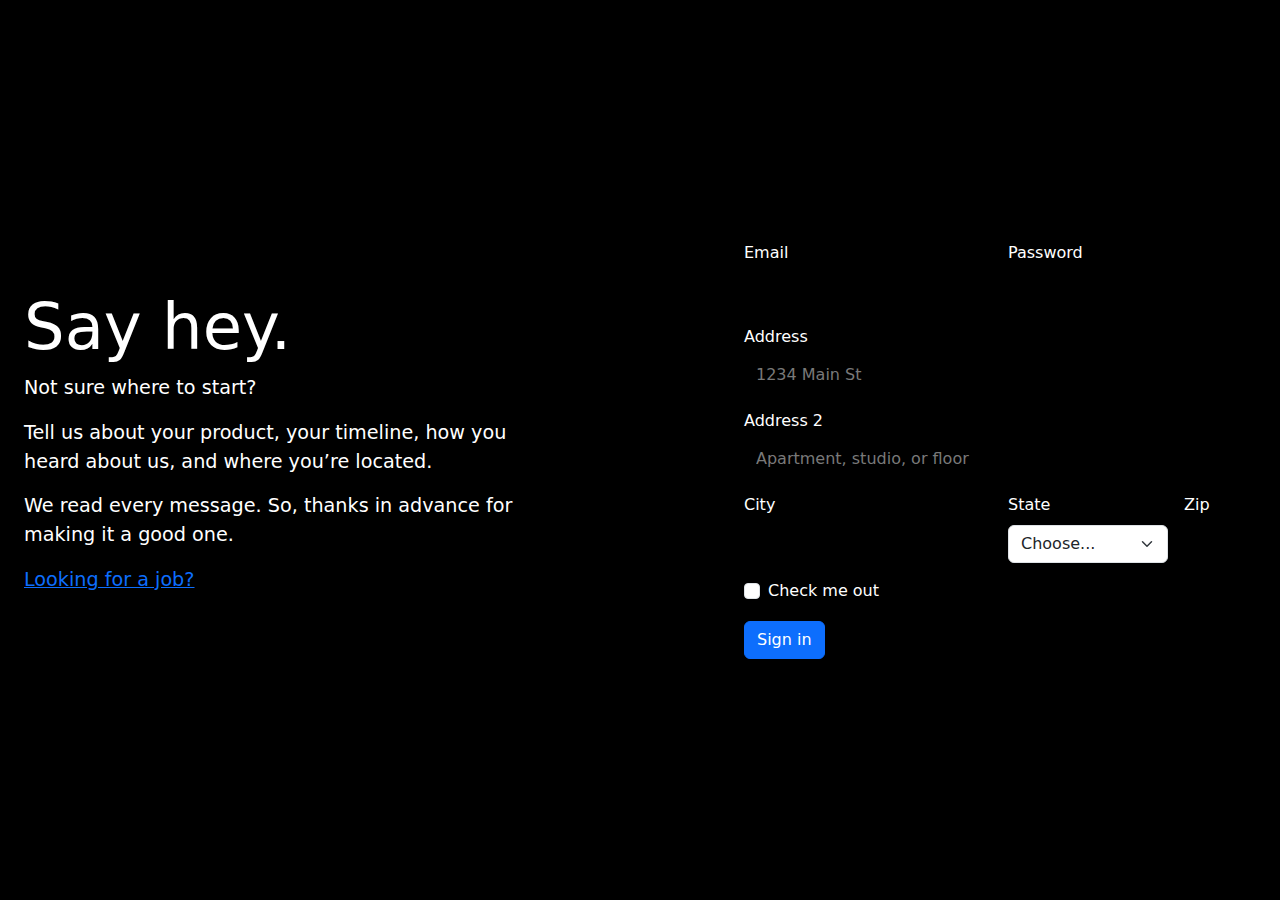
==== contact.html @ 1f73052f "animations and transitions on the home page" ====
<!DOCTYPE html>
<html lang="en">

<head>
    <meta charset="UTF-8">
    <meta name="viewport" content="width=device-width, initial-scale=1.0">
    <link rel="stylesheet" href="./src/css/styles.css">
    <link rel="stylesheet" href="./src/css/contact.css">
    <link href="https://cdn.jsdelivr.net/npm/bootstrap@5.3.3/dist/css/bootstrap.min.css" rel="stylesheet"
    integrity="sha384-QWTKZyjpPEjISv5WaRU9OFeRpok6YctnYmDr5pNlyT2bRjXh0JMhjY6hW+ALEwIH" crossorigin="anonymous">
    <title>Contant</title>
</head>

<body>
    <div class="menu">
        <header>

        </header>

        <div class="subContainer">
            <div class="section1">
                <h1>Say hey.</h1>
                <p>Not sure where to start?</p>
                <p>Tell us about your product, your timeline, how you heard about us, and where you’re located.</p>
                <p>We read every message. So, thanks in advance for making it a good one.</p>
                <p><a href="#">Looking for a job?</a></p>
            </div>

            <div class="section2">

                <form class="row g-3 inputs">
                    <div class="col-md-6">
                        <label for="inputEmail4" class="form-label">Email</label>
                        <input type="email" class="form-control" id="inputEmail4">
                    </div>
                    <div class="col-md-6">
                        <label for="inputPassword4" class="form-label">Password</label>
                        <input type="password" class="form-control" id="inputPassword4">
                    </div>
                    <div class="col-12">
                        <label for="inputAddress" class="form-label">Address</label>
                        <input type="text" class="form-control" id="inputAddress" placeholder="1234 Main St">
                    </div>
                    <div class="col-12">
                        <label for="inputAddress2" class="form-label">Address 2</label>
                        <input type="text" class="form-control" id="inputAddress2"
                            placeholder="Apartment, studio, or floor">
                    </div>
                    <div class="col-md-6">
                        <label for="inputCity" class="form-label">City</label>
                        <input type="text" class="form-control" id="inputCity">
                    </div>
                    <div class="col-md-4">
                        <label for="inputState" class="form-label">State</label>
                        <select id="inputState" class="form-select">
                            <option selected>Choose...</option>
                            <option>...</option>
                        </select>
                    </div>
                    <div class="col-md-2">
                        <label for="inputZip" class="form-label">Zip</label>
                        <input type="text" class="form-control" id="inputZip">
                    </div>
                    <div class="col-12">
                        <div class="form-check">
                            <input class="form-check-input" type="checkbox" id="gridCheck">
                            <label class="form-check-label" for="gridCheck">
                                Check me out
                            </label>
                        </div>
                    </div>
                    <div class="col-12">
                        <button type="submit" class="btn btn-primary">Sign in</button>
                    </div>
                </form>

            </div>

        </div>
    </div>





    </div>

</body>

</html>
---- src/css/styles.css ----
body {
  background-color: black;
}
* {
  margin: 0;
  padding: 0;
  box-sizing: border-box;

}

input[type="text"],
input[type="email"],
input[type="password"],
textarea {
  border: none;
  outline: none;
  background-color: transparent;
}

a {
  text-decoration: none;
  color: white;
}

li > a {
    text-decoration: none;
    color: white;
}

ul,
ol {
  list-style: none;
  padding: 0;
  margin: 0;
}

ol {
  list-style-type: none;
}

h3,
p,
div {
  margin: 0px;
  padding: 0px;
}
---- src/css/contact.css ----
body {
    background-color: black;
    color: white !important;
}


.subContainer {
    align-items: center;
    display: flex;
    flex-direction: row;
    width: 100%;
    height: 100vh;
    justify-content: space-around;
    background: black;
    gap: 10rem;
}

.section1 {
    width: 40%;
}

.section1>h1 {
    font-size: 4rem;
}

.section1>p {
    font-size: 1.2rem;
}

.section2 {
    width: 40%;
}

.section2_rows {
    display: flex;
    flex-direction: row;
    gap: 1.5rem;
}

.inputs>div>input {
    background-color: transparent;
    color: rgb(121, 121, 121);
}

.inputs>div>input::placeholder {
    color: rgb(121, 121, 121);
}

.inputs>div>input:hover {
    background-color: transparent !important;
}

.inputs>div>input:focus {
    background-color: transparent !important;
    color: rgb(121, 121, 121);
    
}
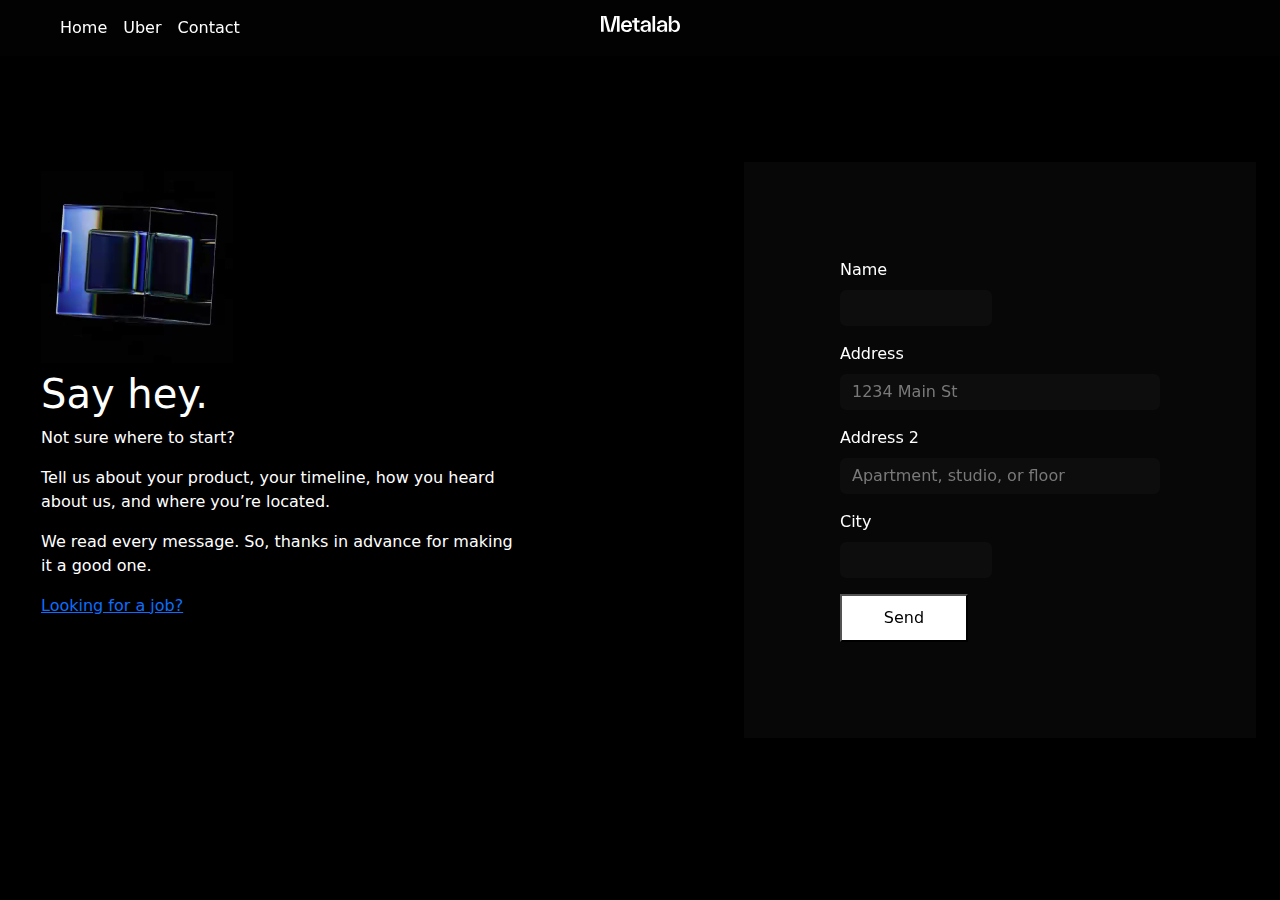
==== commit 78dbf896: "the navbar was corrected" ====
--- a/contact.html
+++ b/contact.html
@@ -7,35 +7,66 @@
     <link rel="stylesheet" href="./src/css/styles.css">
     <link rel="stylesheet" href="./src/css/contact.css">
     <link href="https://cdn.jsdelivr.net/npm/bootstrap@5.3.3/dist/css/bootstrap.min.css" rel="stylesheet"
-    integrity="sha384-QWTKZyjpPEjISv5WaRU9OFeRpok6YctnYmDr5pNlyT2bRjXh0JMhjY6hW+ALEwIH" crossorigin="anonymous">
+        integrity="sha384-QWTKZyjpPEjISv5WaRU9OFeRpok6YctnYmDr5pNlyT2bRjXh0JMhjY6hW+ALEwIH" crossorigin="anonymous">
     <title>Contant</title>
 </head>
 
 <body>
     <div class="menu">
-        <header>
 
+        <!-- Header -->
+        <header class="header">
+            <nav class="navbar navbar-expand-lg">
+                <div class="container-fluid">
+                    <button class="navbar-toggler" type="button" data-bs-toggle="collapse" data-bs-target="#navbarNav"
+                        aria-controls="navbarNav" aria-expanded="false" aria-label="Toggle navigation">
+                        <span class="navbar-toggler-icon"></span>
+                    </button>
+                    <div class="collapse navbar-collapse" id="navbarNav">
+                        <ul class="navbar-nav mynavbar">
+                            <li class="nav-item">
+                                <a class="nav-link active mynavbar" aria-current="page" href="./index.html">Home</a>
+                            </li>
+                            <li class="nav-item">
+                                <a class="nav-link" href="./uber.html">Uber</a>
+                            </li>
+                            <li class="nav-item">
+                                <a class="nav-link" href="./contact.html">Contact</a>
+                            </li>
+                        </ul>
+                    </div>
+                </div>
+            </nav>
+            <nav class="logo2">
+                <a href="./index.html"><img src="./src/public/logo.svg" /></a>
+            </nav>
         </header>
+        <!-- End Header -->
 
+        <!-- Section 1 -->
         <div class="subContainer">
-            <div class="section1">
-                <h1>Say hey.</h1>
-                <p>Not sure where to start?</p>
-                <p>Tell us about your product, your timeline, how you heard about us, and where you’re located.</p>
-                <p>We read every message. So, thanks in advance for making it a good one.</p>
-                <p><a href="#">Looking for a job?</a></p>
-            </div>
+            <section class="section1">
+                <div class="card">
+                    <div class="card-body">
+
+                        <video class="video" loop autoplay muted src="./src/public/preloader.mp4"></video>
+                        <h1>Say hey.</h1>
+                        <p>Not sure where to start?</p>
+                        <p>Tell us about your product, your timeline, how you heard about us, and where you’re located.
+                        </p>
+                        <p>We read every message. So, thanks in advance for making it a good one.</p>
+                        <p><a href="#">Looking for a job?</a></p>
+                    </div>
+                </div>
+            </section>
+            <!-- End Section 1 -->
 
             <div class="section2">
 
                 <form class="row g-3 inputs">
                     <div class="col-md-6">
-                        <label for="inputEmail4" class="form-label">Email</label>
-                        <input type="email" class="form-control" id="inputEmail4">
-                    </div>
-                    <div class="col-md-6">
-                        <label for="inputPassword4" class="form-label">Password</label>
-                        <input type="password" class="form-control" id="inputPassword4">
+                        <label for="inputEmail4" class="form-label">Name</label>
+                        <input type="text" class="form-control" id="inputEmail4">
                     </div>
                     <div class="col-12">
                         <label for="inputAddress" class="form-label">Address</label>
@@ -50,27 +81,8 @@
                         <label for="inputCity" class="form-label">City</label>
                         <input type="text" class="form-control" id="inputCity">
                     </div>
-                    <div class="col-md-4">
-                        <label for="inputState" class="form-label">State</label>
-                        <select id="inputState" class="form-select">
-                            <option selected>Choose...</option>
-                            <option>...</option>
-                        </select>
-                    </div>
-                    <div class="col-md-2">
-                        <label for="inputZip" class="form-label">Zip</label>
-                        <input type="text" class="form-control" id="inputZip">
-                    </div>
                     <div class="col-12">
-                        <div class="form-check">
-                            <input class="form-check-input" type="checkbox" id="gridCheck">
-                            <label class="form-check-label" for="gridCheck">
-                                Check me out
-                            </label>
-                        </div>
-                    </div>
-                    <div class="col-12">
-                        <button type="submit" class="btn btn-primary">Sign in</button>
+                        <button class="button">Send</button>
                     </div>
                 </form>
 
--- a/src/css/styles.css
+++ b/src/css/styles.css
@@ -1,6 +1,7 @@
 body {
   background-color: black;
 }
+
 * {
   margin: 0;
   padding: 0;
@@ -22,9 +23,9 @@
   color: white;
 }
 
-li > a {
-    text-decoration: none;
-    color: white;
+li>a {
+  text-decoration: none;
+  color: white;
 }
 
 ul,
@@ -43,4 +44,22 @@
 div {
   margin: 0px;
   padding: 0px;
+}
+
+.logo {
+  display: flex;
+  position: absolute;
+  justify-content: center;
+  width: 100%;
+  margin-top: 1rem;
+  z-index: 2;
+}
+
+.card {
+  background-color: black !important;
+  color: white !important;
+}
+
+.mynavbar>li>a {
+  color: white !important;
 }--- a/src/css/contact.css
+++ b/src/css/contact.css
@@ -16,6 +16,7 @@
 }
 
 .section1 {
+    margin-top: -6rem;
     width: 40%;
 }
 
@@ -29,6 +30,10 @@
 
 .section2 {
     width: 40%;
+    backdrop-filter: blur(10px);
+    background-color: rgba(37, 37, 37, 0.184);
+    padding: 6rem;
+    border-radius: 12;
 }
 
 .section2_rows {
@@ -38,7 +43,8 @@
 }
 
 .inputs>div>input {
-    background-color: transparent;
+    backdrop-filter: blur(10px);
+    background-color: rgba(18, 18, 18, 0.049);
     color: rgb(121, 121, 121);
 }
 
@@ -55,3 +61,39 @@
     color: rgb(121, 121, 121);
     
 }
+
+.video {
+    width: 12rem;
+}
+
+.button {
+    height: 3rem;
+    width: 8rem;
+    background-color: white;
+}
+
+.button:hover {
+   background-color: rgba(255, 255, 255, 0.328);
+   backdrop-filter: blur(10px);
+}
+
+.header {
+    display: flex;
+    align-items: center;
+    width: 100%;
+    top: 0px;
+    padding-left: 2.5rem;
+    padding-right: 2.5rem;
+    position: fixed;
+    z-index: 2;
+    backdrop-filter: blur(5px);
+    background-color: rgba(7, 7, 7, 0.293) !important;
+  }
+  
+  .logo2 {
+    display: flex;
+    position: absolute;
+    top: 0.7rem;
+    left: 50%;
+    transform: translateX(-50%);
+  }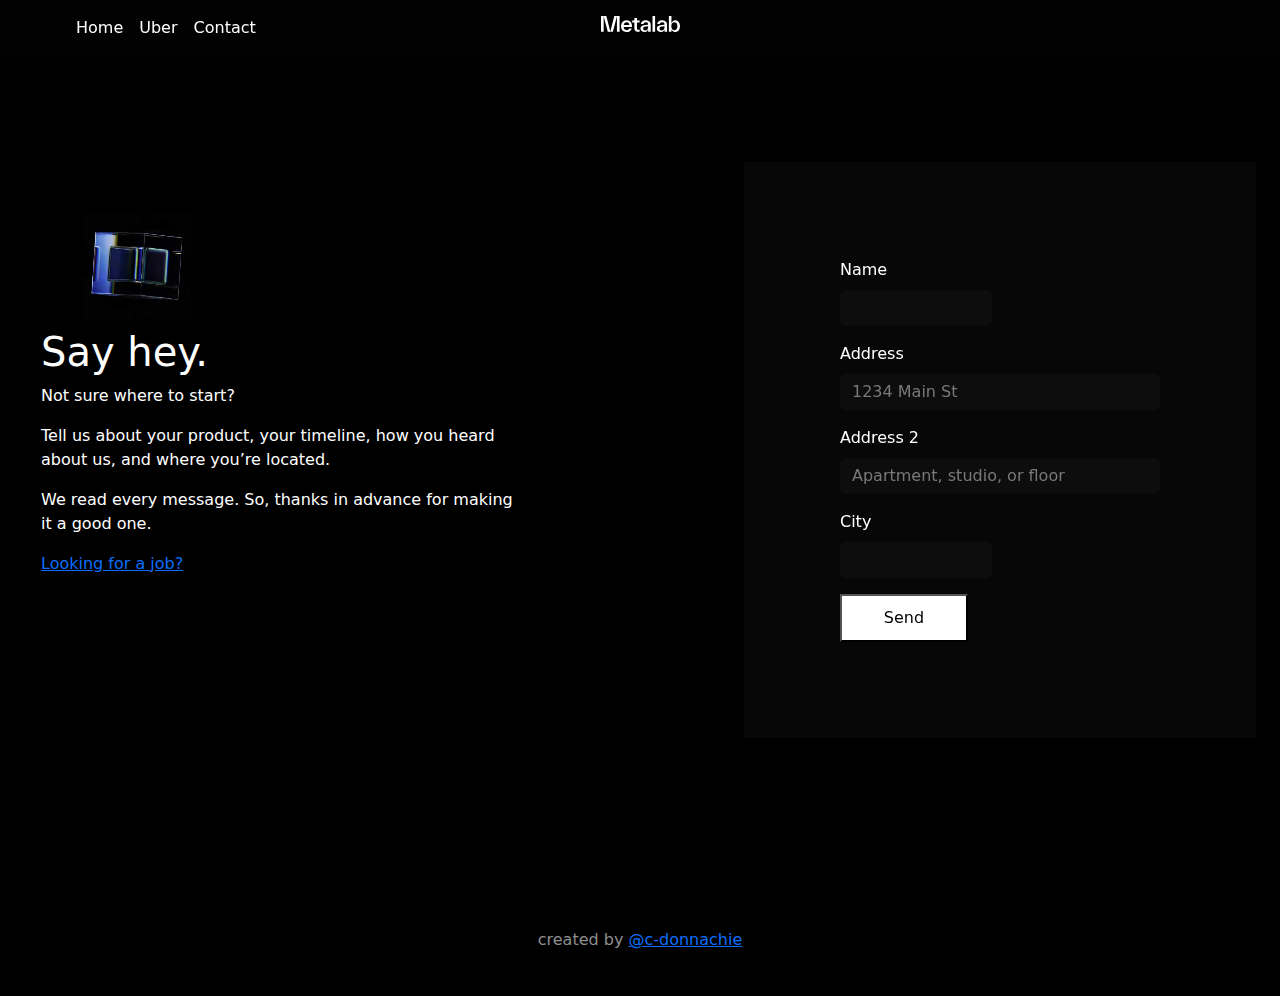
==== commit ce23e617: "adding footer and setting parameters" ====
--- a/contact.html
+++ b/contact.html
@@ -15,7 +15,7 @@
     <div class="menu">
 
         <!-- Header -->
-        <header class="header">
+        <header id="header">
             <nav class="navbar navbar-expand-lg">
                 <div class="container-fluid">
                     <button class="navbar-toggler" type="button" data-bs-toggle="collapse" data-bs-target="#navbarNav"
@@ -23,9 +23,10 @@
                         <span class="navbar-toggler-icon"></span>
                     </button>
                     <div class="collapse navbar-collapse" id="navbarNav">
-                        <ul class="navbar-nav mynavbar">
+
+                        <ul class="navbar-nav mynavbar2">
                             <li class="nav-item">
-                                <a class="nav-link active mynavbar" aria-current="page" href="./index.html">Home</a>
+                                <a class="nav-link active" aria-current="page" href="./index.html">Home</a>
                             </li>
                             <li class="nav-item">
                                 <a class="nav-link" href="./uber.html">Uber</a>
@@ -90,12 +91,14 @@
 
         </div>
     </div>
+    </div>
 
-
-
-
-
-    </div>
+    <!-- Footer -->
+    <footer>
+        <p><span>created by <a target="_blank"
+                    href="https://www.linkedin.com/in/cristian-donnachie-6706aa241/">@c-donnachie</a></span></p>
+    </footer>
+    <!-- End Footer -->
 
 </body>
 
--- a/src/css/styles.css
+++ b/src/css/styles.css
@@ -62,4 +62,64 @@
 
 .mynavbar>li>a {
   color: white !important;
-}+}
+
+@keyframes show {
+  from {
+      opacity: 0;
+      scale: 25%;
+  }
+
+  to {
+      opacity: 1;
+      scale: 100%;
+  }   
+}
+
+.show {
+  width: 80%;
+  view-timeline-name: --image;
+  view-timeline-axis: block;
+
+  animation-timeline: --image;
+  animation-name: show;
+
+  animation-range: entry 25% cover 50%;
+  animation-fill-mode: both;
+}
+
+@keyframes show2 {
+  from {
+      opacity: 0;
+      padding-right: 500px;
+  }
+
+  to {
+      opacity: 1;
+      padding-right: 0px;
+  }   
+}
+
+.show2 {
+  width: 80%;
+  view-timeline-name: --text;
+  view-timeline-axis: block;
+
+  animation-timeline: --text;
+  animation-name: show2;
+
+  animation-range: entry 50% cover 65%;
+  animation-fill-mode: both;
+}
+
+footer {
+  display: flex;
+  justify-content: center;
+  align-items: center;
+  background: black;
+  height: 6rem;
+}
+
+footer>p>span{
+  color: rgb(142, 142, 142)
+}
--- a/src/css/contact.css
+++ b/src/css/contact.css
@@ -64,6 +64,7 @@
 
 .video {
     width: 12rem;
+    aspect-ratio: 16 / 9;
 }
 
 .button {
@@ -77,7 +78,7 @@
    backdrop-filter: blur(10px);
 }
 
-.header {
+#header {
     display: flex;
     align-items: center;
     width: 100%;
@@ -90,6 +91,19 @@
     background-color: rgba(7, 7, 7, 0.293) !important;
   }
   
+  .mynavbar2 {
+    display: flex;
+    margin-left: 1rem;
+  }
+  
+  .mynavbar2>li>a {
+    color: white !important;
+  }
+  
+  .mynavbar2>li>a:hover {
+    color: rgb(176, 176, 176) !important;
+  }
+  
   .logo2 {
     display: flex;
     position: absolute;
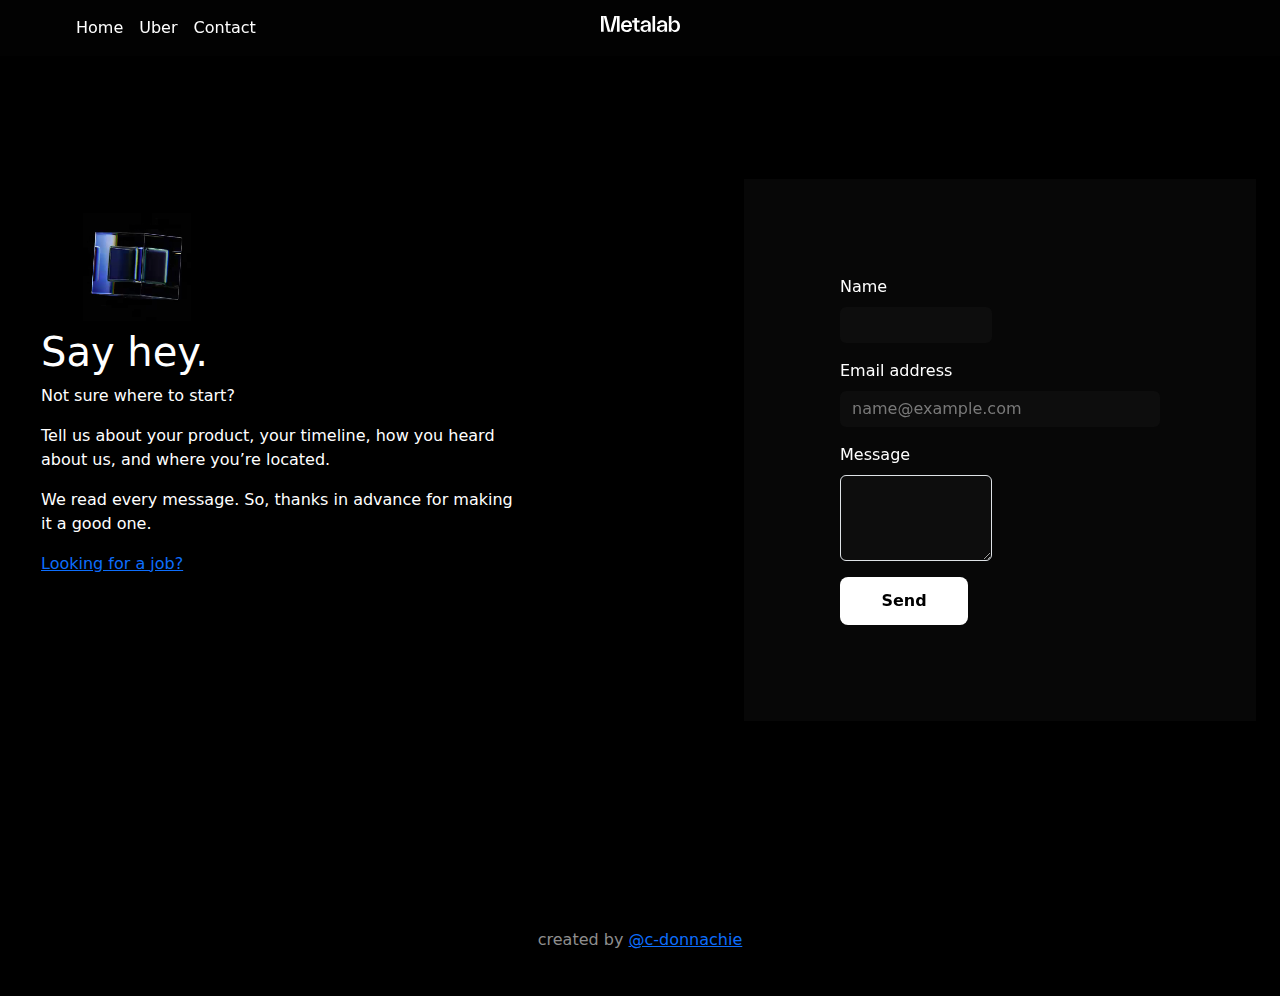
==== commit 0d977374: "changes in contact" ====
--- a/contact.html
+++ b/contact.html
@@ -70,20 +70,16 @@
                         <input type="text" class="form-control" id="inputEmail4">
                     </div>
                     <div class="col-12">
-                        <label for="inputAddress" class="form-label">Address</label>
-                        <input type="text" class="form-control" id="inputAddress" placeholder="1234 Main St">
+                        <label for="exampleFormControlInput1" class="form-label">Email address</label>
+                        <input type="email" class="form-control" id="exampleFormControlInput1"
+                            placeholder="name@example.com">
+                    </div>
+                    <div class="col-md-6">
+                        <label for="exampleFormControlTextarea1" class="form-label">Message</label>
+                        <textarea class="form-control" id="exampleFormControlTextarea1" rows="3"></textarea>
                     </div>
                     <div class="col-12">
-                        <label for="inputAddress2" class="form-label">Address 2</label>
-                        <input type="text" class="form-control" id="inputAddress2"
-                            placeholder="Apartment, studio, or floor">
-                    </div>
-                    <div class="col-md-6">
-                        <label for="inputCity" class="form-label">City</label>
-                        <input type="text" class="form-control" id="inputCity">
-                    </div>
-                    <div class="col-12">
-                        <button class="button">Send</button>
+                        <div type="button" class="button">Send</div>
                     </div>
                 </form>
 
--- a/src/css/contact.css
+++ b/src/css/contact.css
@@ -48,6 +48,12 @@
     color: rgb(121, 121, 121);
 }
 
+.inputs>div>textarea {
+    backdrop-filter: blur(10px);
+    background-color: rgba(18, 18, 18, 0.049);
+    color: rgb(121, 121, 121);
+}
+
 .inputs>div>input::placeholder {
     color: rgb(121, 121, 121);
 }
@@ -59,7 +65,11 @@
 .inputs>div>input:focus {
     background-color: transparent !important;
     color: rgb(121, 121, 121);
-    
+}
+
+.inputs>div>textarea:focus {
+    background-color: transparent !important;
+    color: rgb(121, 121, 121);
 }
 
 .video {
@@ -68,14 +78,24 @@
 }
 
 .button {
+    display: flex;
+    justify-content: center;
+    align-items: center;
+    color: black;
     height: 3rem;
     width: 8rem;
     background-color: white;
+    border: solid 1px transparent;
+    border-radius: 8px;
+    font-size: 1rem;
+    font-weight: bold;
+    transition: all 0.4s ease-out;
 }
 
 .button:hover {
-   background-color: rgba(255, 255, 255, 0.328);
-   backdrop-filter: blur(10px);
+    background-color: black;
+    color: white;
+    border-color: white;
 }
 
 #header {
@@ -89,25 +109,25 @@
     z-index: 2;
     backdrop-filter: blur(5px);
     background-color: rgba(7, 7, 7, 0.293) !important;
-  }
-  
-  .mynavbar2 {
+}
+
+.mynavbar2 {
     display: flex;
     margin-left: 1rem;
-  }
-  
-  .mynavbar2>li>a {
+}
+
+.mynavbar2>li>a {
     color: white !important;
-  }
-  
-  .mynavbar2>li>a:hover {
+}
+
+.mynavbar2>li>a:hover {
     color: rgb(176, 176, 176) !important;
-  }
-  
-  .logo2 {
+}
+
+.logo2 {
     display: flex;
     position: absolute;
     top: 0.7rem;
     left: 50%;
     transform: translateX(-50%);
-  }+}